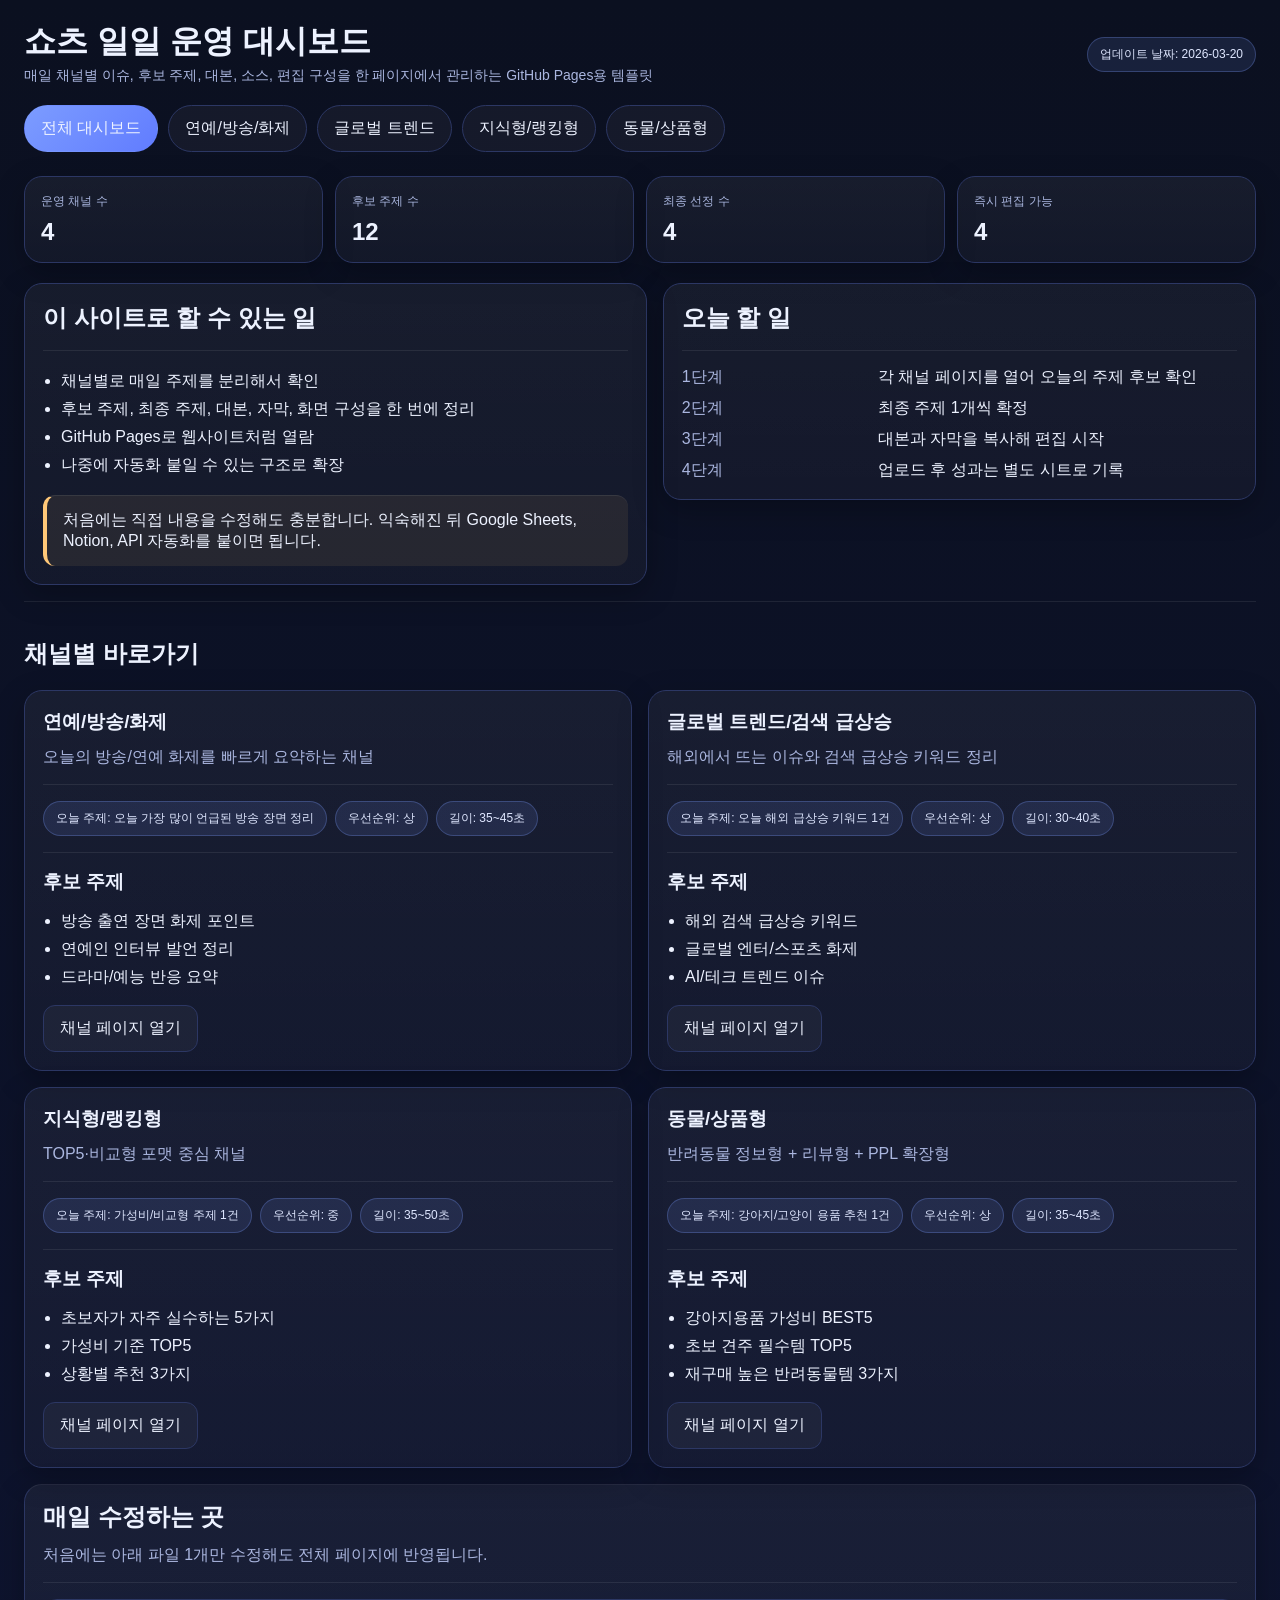
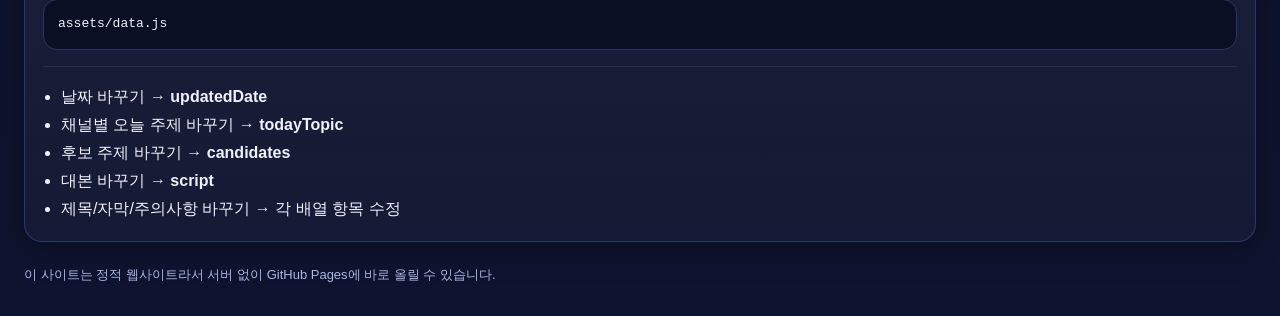
==== index.html @ 42105d3a "Add files via upload" ====
<!DOCTYPE html>
<html lang="ko">
<head>
  <meta charset="UTF-8" />
  <meta name="viewport" content="width=device-width, initial-scale=1.0" />
  <title>쇼츠 일일 운영 대시보드</title>
  <link rel="stylesheet" href="assets/styles.css" />
</head>
<body>
  <div class="wrap">
    <div class="header">
      <div class="title">
        <h1>쇼츠 일일 운영 대시보드</h1>
        <p>매일 채널별 이슈, 후보 주제, 대본, 소스, 편집 구성을 한 페이지에서 관리하는 GitHub Pages용 템플릿</p>
      </div>
      <div class="chip">업데이트 날짜: <span data-updated-date></span></div>
    </div>

    <div class="topnav">
      <a class="active" href="index.html">전체 대시보드</a>
      <a href="entertainment.html">연예/방송/화제</a>
      <a href="global.html">글로벌 트렌드</a>
      <a href="ranking.html">지식형/랭킹형</a>
      <a href="pet.html">동물/상품형</a>
    </div>

    <div class="summary" id="summaryStats"></div>

    <div class="grid-2">
      <div class="card">
        <h2>이 사이트로 할 수 있는 일</h2>
        <div class="section">
          <ul class="list">
            <li>채널별로 매일 주제를 분리해서 확인</li>
            <li>후보 주제, 최종 주제, 대본, 자막, 화면 구성을 한 번에 정리</li>
            <li>GitHub Pages로 웹사이트처럼 열람</li>
            <li>나중에 자동화 붙일 수 있는 구조로 확장</li>
          </ul>
        </div>
        <div class="section notice">
          처음에는 직접 내용을 수정해도 충분합니다. 익숙해진 뒤 Google Sheets, Notion, API 자동화를 붙이면 됩니다.
        </div>
      </div>

      <div class="card">
        <h2>오늘 할 일</h2>
        <div class="section">
          <div class="table-like">
            <div class="head">1단계</div><div>각 채널 페이지를 열어 오늘의 주제 후보 확인</div>
            <div class="head">2단계</div><div>최종 주제 1개씩 확정</div>
            <div class="head">3단계</div><div>대본과 자막을 복사해 편집 시작</div>
            <div class="head">4단계</div><div>업로드 후 성과는 별도 시트로 기록</div>
          </div>
        </div>
      </div>
    </div>

    <div class="section">
      <h2>채널별 바로가기</h2>
      <div class="channel-grid" id="channelGrid"></div>
    </div>

    <div class="section card">
      <h2>매일 수정하는 곳</h2>
      <div class="muted">처음에는 아래 파일 1개만 수정해도 전체 페이지에 반영됩니다.</div>
      <div class="section">
        <div class="code-block">assets/data.js</div>
      </div>
      <div class="section">
        <ul class="list">
          <li>날짜 바꾸기 → <strong>updatedDate</strong></li>
          <li>채널별 오늘 주제 바꾸기 → <strong>todayTopic</strong></li>
          <li>후보 주제 바꾸기 → <strong>candidates</strong></li>
          <li>대본 바꾸기 → <strong>script</strong></li>
          <li>제목/자막/주의사항 바꾸기 → 각 배열 항목 수정</li>
        </ul>
      </div>
    </div>

    <div class="footer-note">이 사이트는 정적 웹사이트라서 서버 없이 GitHub Pages에 바로 올릴 수 있습니다.</div>
  </div>

  <script src="assets/data.js"></script>
  <script src="assets/script.js"></script>
</body>
</html>
---- assets/styles.css ----
:root {
  --bg: #0b1020;
  --panel: #121933;
  --panel-2: #192243;
  --line: #2c3764;
  --text: #edf2ff;
  --muted: #aab6df;
  --accent: #7c9cff;
  --accent-2: #90f0d4;
  --warn: #ffc878;
  --danger: #ff8f8f;
  --shadow: 0 10px 30px rgba(0,0,0,.25);
  --radius: 18px;
}
* { box-sizing: border-box; }
body {
  margin: 0;
  font-family: Inter, Pretendard, -apple-system, BlinkMacSystemFont, "Segoe UI", sans-serif;
  background: linear-gradient(180deg, #0b1020 0%, #0e1430 100%);
  color: var(--text);
}
a { color: inherit; text-decoration: none; }
.wrap { max-width: 1400px; margin: 0 auto; padding: 24px; }
.header { display:flex; justify-content:space-between; gap:16px; align-items:center; margin-bottom:20px; flex-wrap:wrap; }
.title h1 { margin:0; font-size:32px; line-height:1.1; }
.title p { margin:8px 0 0; color:var(--muted); font-size:14px; }
.chip {
  padding: 8px 12px;
  border-radius: 999px;
  background: rgba(124,156,255,.12);
  border: 1px solid rgba(124,156,255,.28);
  color: #dfe7ff;
  font-size: 12px;
}
.topnav {
  display:flex; gap:10px; flex-wrap:wrap; margin:18px 0 24px;
}
.topnav a {
  padding: 12px 16px; border-radius:999px; border:1px solid var(--line);
  background: rgba(255,255,255,.04);
}
.topnav a.active, .button-primary {
  background: linear-gradient(135deg, var(--accent), #617cff);
  border-color: transparent;
}
.summary { display:grid; grid-template-columns:repeat(4, minmax(180px,1fr)); gap:12px; margin-bottom:20px; }
.stat, .card {
  background: linear-gradient(180deg, rgba(255,255,255,.05), rgba(255,255,255,.03));
  border:1px solid var(--line); border-radius: var(--radius); box-shadow: var(--shadow);
}
.stat { padding:16px; }
.stat .label { color: var(--muted); font-size:12px; }
.stat .value { margin-top:8px; font-size:24px; font-weight:700; }
.card { padding:18px; }
.grid-2 { display:grid; grid-template-columns: 1.05fr 1fr; gap:16px; align-items:start; }
.grid-3 { display:grid; grid-template-columns: repeat(3, 1fr); gap:12px; }
.channel-grid { display:grid; grid-template-columns: repeat(2, 1fr); gap:16px; }
.card h2, .card h3 { margin:0 0 12px; }
.section { margin-top:16px; padding-top:16px; border-top:1px solid rgba(255,255,255,.08); }
.muted { color: var(--muted); }
.list { margin:0; padding-left:18px; line-height:1.75; }
.kpi { display:grid; grid-template-columns: repeat(3, 1fr); gap:12px; }
.mini { background: rgba(255,255,255,.04); border:1px solid var(--line); border-radius:14px; padding:12px; }
.mini .k { color: var(--muted); font-size:12px; }
.mini .v { margin-top:6px; font-weight:700; }
.script-box {
  background: rgba(10,15,35,.7); border:1px solid var(--line); border-radius:14px; padding:14px; line-height:1.75; white-space:pre-line;
}
.badge-row { display:flex; flex-wrap:wrap; gap:8px; }
.page-actions { display:flex; gap:10px; flex-wrap:wrap; margin-top:14px; }
.button {
  display:inline-block; padding:12px 16px; border-radius:12px; border:1px solid var(--line);
  background: rgba(255,255,255,.04);
}
.notice {
  border-left:4px solid var(--warn); padding:14px 16px; background: rgba(255,200,120,.08); border-radius: 12px;
}
.code-block {
  background:#0a0f23; border:1px solid var(--line); padding:14px; border-radius:14px; overflow:auto; font-family: ui-monospace, SFMono-Regular, Menlo, monospace; font-size:13px; line-height:1.6;
}
.footer-note { color:var(--muted); margin:24px 0 8px; font-size:13px; }
.table-like { display:grid; grid-template-columns: 180px 1fr; gap:10px 16px; }
.table-like .head { color: var(--muted); }
@media (max-width: 980px) {
  .summary, .grid-2, .grid-3, .channel-grid, .kpi, .table-like { grid-template-columns: 1fr; }
}
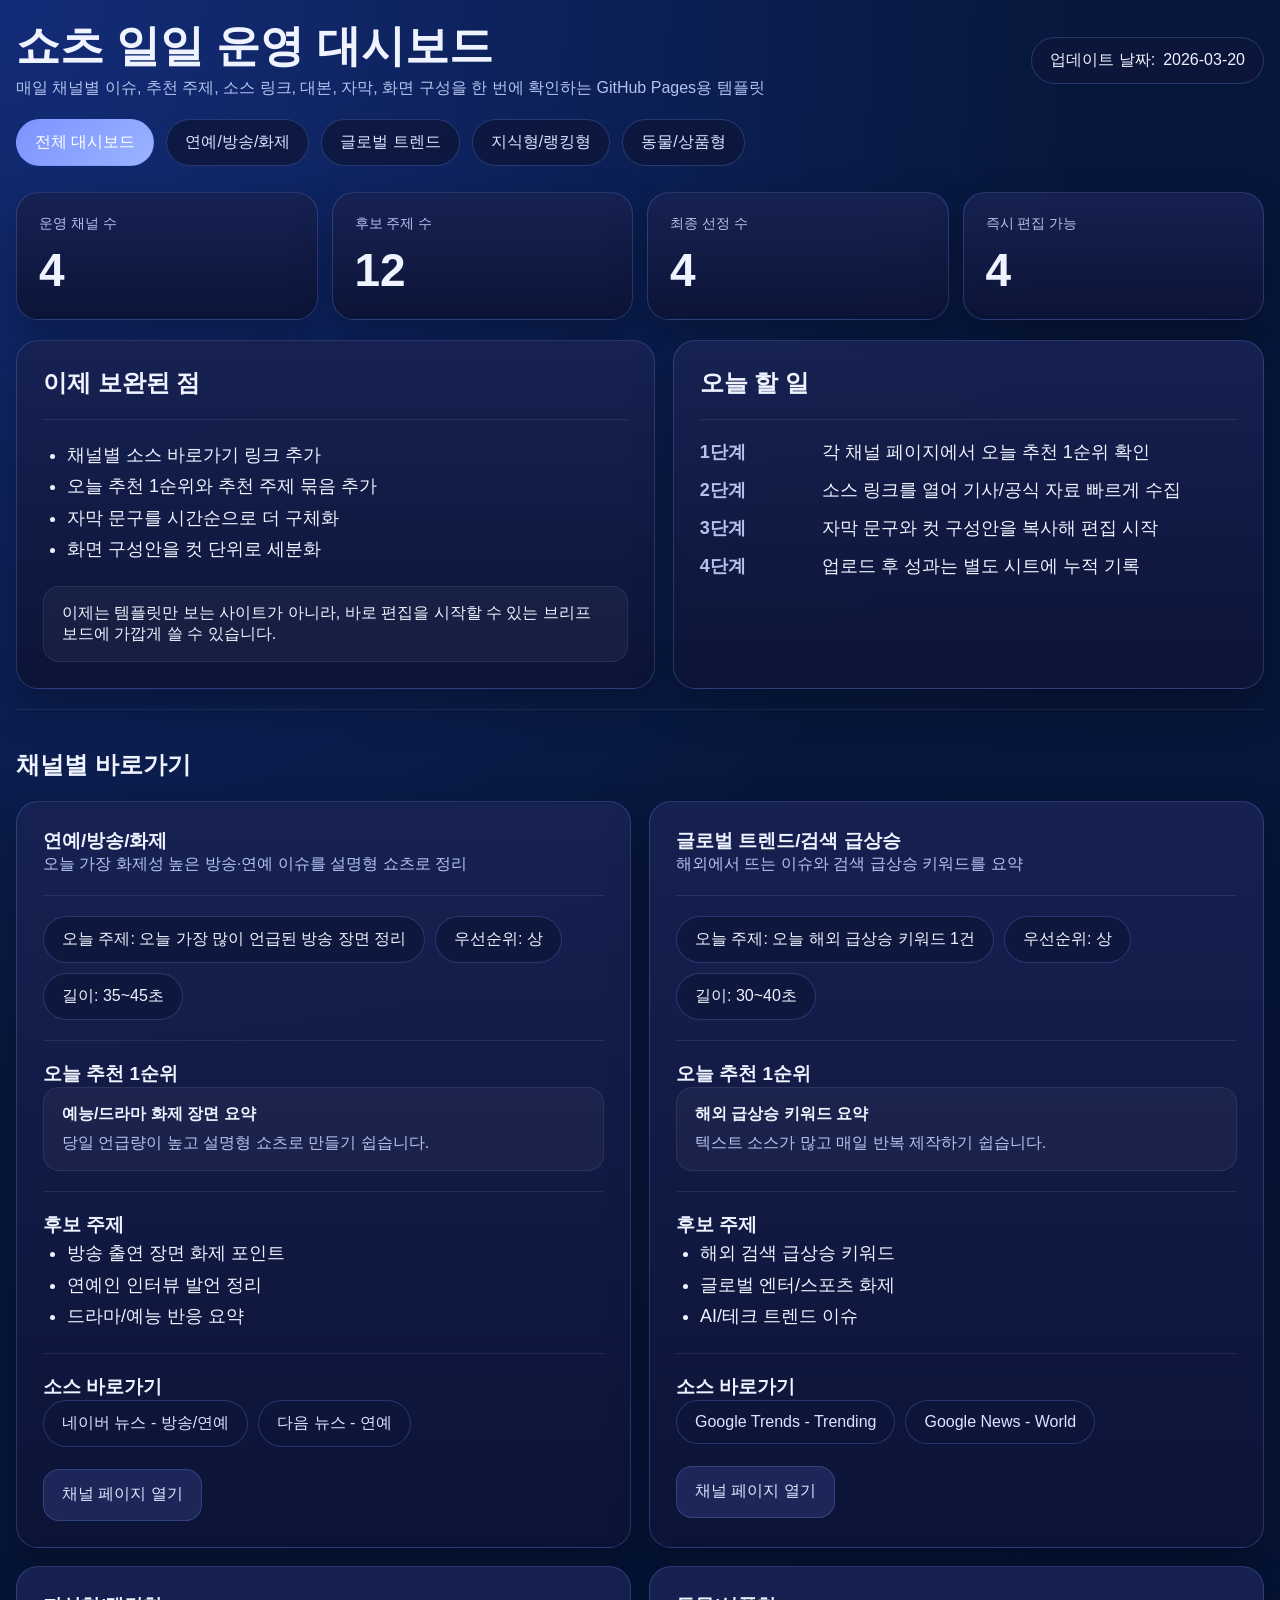
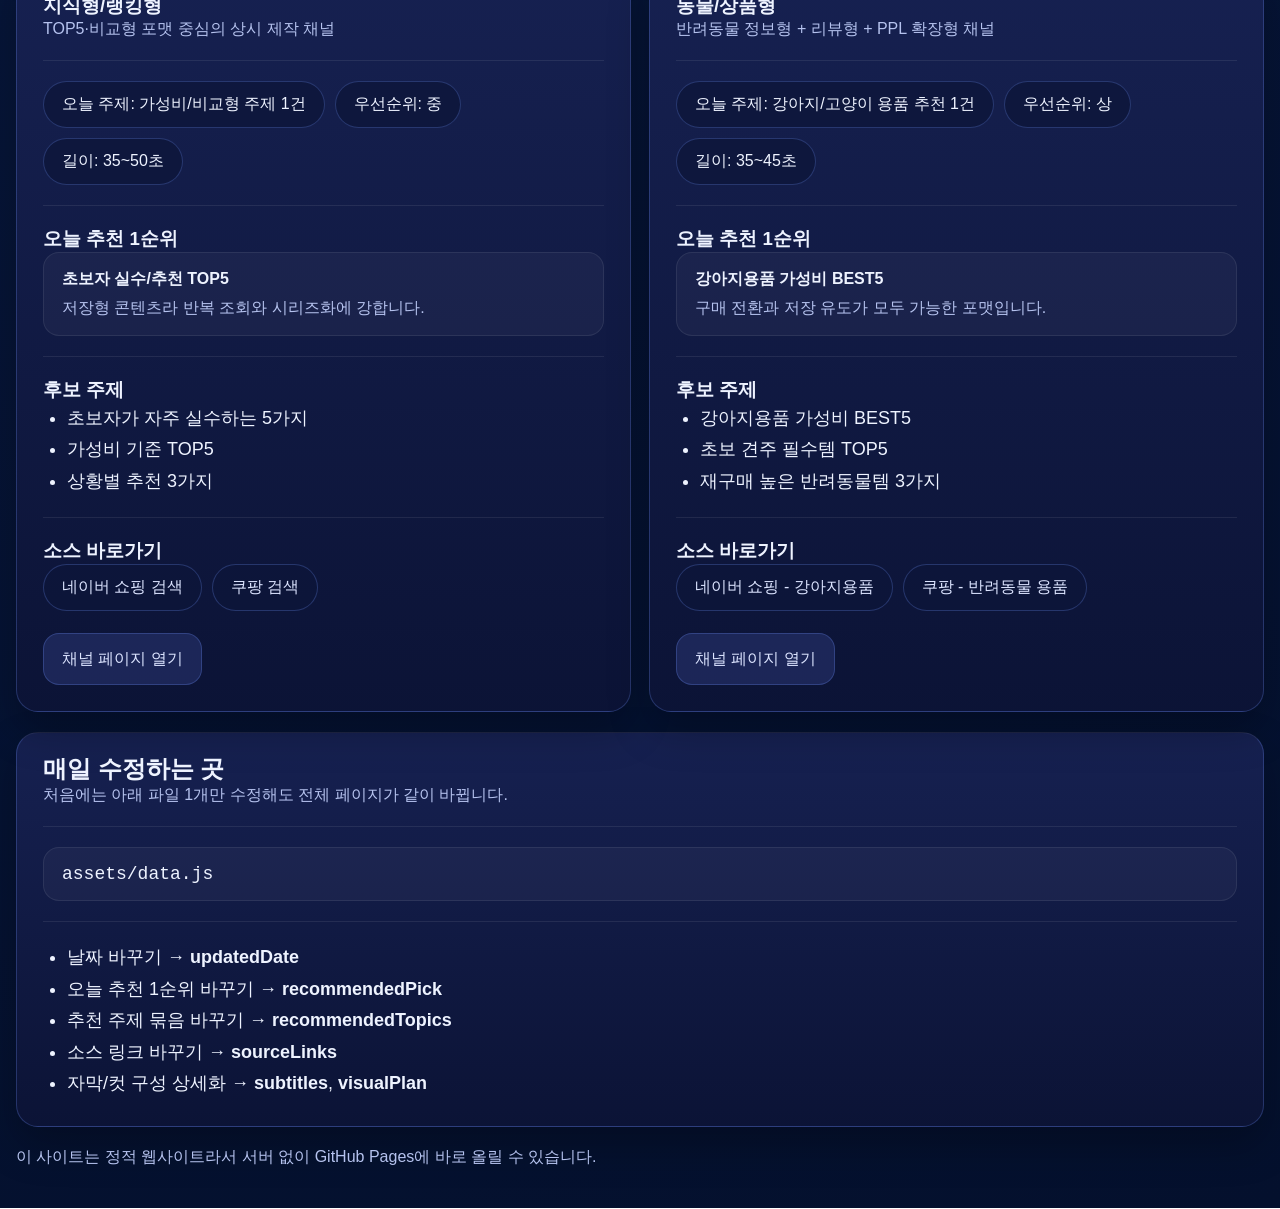
==== commit 53f93b97: "Add files via upload" ====
--- a/index.html
+++ b/index.html
@@ -11,7 +11,7 @@
     <div class="header">
       <div class="title">
         <h1>쇼츠 일일 운영 대시보드</h1>
-        <p>매일 채널별 이슈, 후보 주제, 대본, 소스, 편집 구성을 한 페이지에서 관리하는 GitHub Pages용 템플릿</p>
+        <p>매일 채널별 이슈, 추천 주제, 소스 링크, 대본, 자막, 화면 구성을 한 번에 확인하는 GitHub Pages용 템플릿</p>
       </div>
       <div class="chip">업데이트 날짜: <span data-updated-date></span></div>
     </div>
@@ -28,17 +28,17 @@
 
     <div class="grid-2">
       <div class="card">
-        <h2>이 사이트로 할 수 있는 일</h2>
+        <h2>이제 보완된 점</h2>
         <div class="section">
           <ul class="list">
-            <li>채널별로 매일 주제를 분리해서 확인</li>
-            <li>후보 주제, 최종 주제, 대본, 자막, 화면 구성을 한 번에 정리</li>
-            <li>GitHub Pages로 웹사이트처럼 열람</li>
-            <li>나중에 자동화 붙일 수 있는 구조로 확장</li>
+            <li>채널별 소스 바로가기 링크 추가</li>
+            <li>오늘 추천 1순위와 추천 주제 묶음 추가</li>
+            <li>자막 문구를 시간순으로 더 구체화</li>
+            <li>화면 구성안을 컷 단위로 세분화</li>
           </ul>
         </div>
         <div class="section notice">
-          처음에는 직접 내용을 수정해도 충분합니다. 익숙해진 뒤 Google Sheets, Notion, API 자동화를 붙이면 됩니다.
+          이제는 템플릿만 보는 사이트가 아니라, 바로 편집을 시작할 수 있는 브리프 보드에 가깝게 쓸 수 있습니다.
         </div>
       </div>
 
@@ -46,10 +46,10 @@
         <h2>오늘 할 일</h2>
         <div class="section">
           <div class="table-like">
-            <div class="head">1단계</div><div>각 채널 페이지를 열어 오늘의 주제 후보 확인</div>
-            <div class="head">2단계</div><div>최종 주제 1개씩 확정</div>
-            <div class="head">3단계</div><div>대본과 자막을 복사해 편집 시작</div>
-            <div class="head">4단계</div><div>업로드 후 성과는 별도 시트로 기록</div>
+            <div class="head">1단계</div><div>각 채널 페이지에서 오늘 추천 1순위 확인</div>
+            <div class="head">2단계</div><div>소스 링크를 열어 기사/공식 자료 빠르게 수집</div>
+            <div class="head">3단계</div><div>자막 문구와 컷 구성안을 복사해 편집 시작</div>
+            <div class="head">4단계</div><div>업로드 후 성과는 별도 시트에 누적 기록</div>
           </div>
         </div>
       </div>
@@ -62,17 +62,15 @@
 
     <div class="section card">
       <h2>매일 수정하는 곳</h2>
-      <div class="muted">처음에는 아래 파일 1개만 수정해도 전체 페이지에 반영됩니다.</div>
-      <div class="section">
-        <div class="code-block">assets/data.js</div>
-      </div>
+      <div class="muted">처음에는 아래 파일 1개만 수정해도 전체 페이지가 같이 바뀝니다.</div>
+      <div class="section"><div class="code-block">assets/data.js</div></div>
       <div class="section">
         <ul class="list">
           <li>날짜 바꾸기 → <strong>updatedDate</strong></li>
-          <li>채널별 오늘 주제 바꾸기 → <strong>todayTopic</strong></li>
-          <li>후보 주제 바꾸기 → <strong>candidates</strong></li>
-          <li>대본 바꾸기 → <strong>script</strong></li>
-          <li>제목/자막/주의사항 바꾸기 → 각 배열 항목 수정</li>
+          <li>오늘 추천 1순위 바꾸기 → <strong>recommendedPick</strong></li>
+          <li>추천 주제 묶음 바꾸기 → <strong>recommendedTopics</strong></li>
+          <li>소스 링크 바꾸기 → <strong>sourceLinks</strong></li>
+          <li>자막/컷 구성 상세화 → <strong>subtitles</strong>, <strong>visualPlan</strong></li>
         </ul>
       </div>
     </div>
--- a/assets/styles.css
+++ b/assets/styles.css
@@ -1,86 +1,191 @@
 :root {
-  --bg: #0b1020;
-  --panel: #121933;
-  --panel-2: #192243;
-  --line: #2c3764;
-  --text: #edf2ff;
-  --muted: #aab6df;
-  --accent: #7c9cff;
-  --accent-2: #90f0d4;
-  --warn: #ffc878;
-  --danger: #ff8f8f;
-  --shadow: 0 10px 30px rgba(0,0,0,.25);
-  --radius: 18px;
+  --bg: #061134;
+  --bg-2: #091943;
+  --panel: rgba(17, 27, 67, 0.94);
+  --panel-2: rgba(10, 18, 50, 0.96);
+  --line: rgba(111, 146, 255, 0.26);
+  --text: #eef3ff;
+  --muted: #b5c2ee;
+  --accent: #7b93ff;
+  --accent-2: #9cb4ff;
+  --shadow: 0 18px 40px rgba(0, 0, 0, 0.25);
+  --radius: 22px;
 }
 * { box-sizing: border-box; }
 body {
   margin: 0;
-  font-family: Inter, Pretendard, -apple-system, BlinkMacSystemFont, "Segoe UI", sans-serif;
-  background: linear-gradient(180deg, #0b1020 0%, #0e1430 100%);
+  font-family: Pretendard, Inter, -apple-system, BlinkMacSystemFont, "Segoe UI", sans-serif;
   color: var(--text);
+  background: radial-gradient(circle at top left, #132c78 0%, #07173c 35%, #04102d 100%);
 }
-a { color: inherit; text-decoration: none; }
-.wrap { max-width: 1400px; margin: 0 auto; padding: 24px; }
-.header { display:flex; justify-content:space-between; gap:16px; align-items:center; margin-bottom:20px; flex-wrap:wrap; }
-.title h1 { margin:0; font-size:32px; line-height:1.1; }
-.title p { margin:8px 0 0; color:var(--muted); font-size:14px; }
-.chip {
-  padding: 8px 12px;
+a { color: #dce4ff; text-decoration: none; }
+a:hover { opacity: 0.95; }
+.wrap {
+  width: min(1400px, calc(100% - 32px));
+  margin: 0 auto;
+  padding: 22px 0 40px;
+}
+.header {
+  display: flex;
+  justify-content: space-between;
+  gap: 16px;
+  align-items: center;
+  flex-wrap: wrap;
+  margin-bottom: 20px;
+}
+.title h1 { margin: 0; font-size: 44px; line-height: 1.08; }
+.title p { margin: 8px 0 0; color: var(--muted); }
+.topnav {
+  display: flex;
+  flex-wrap: wrap;
+  gap: 12px;
+  margin: 14px 0 26px;
+}
+.topnav a, .chip, .link-chip {
+  border: 1px solid var(--line);
+  background: rgba(14, 23, 58, 0.78);
+  padding: 12px 18px;
   border-radius: 999px;
-  background: rgba(124,156,255,.12);
-  border: 1px solid rgba(124,156,255,.28);
-  color: #dfe7ff;
-  font-size: 12px;
+  display: inline-flex;
+  align-items: center;
+  gap: 8px;
 }
-.topnav {
-  display:flex; gap:10px; flex-wrap:wrap; margin:18px 0 24px;
+.topnav a.active {
+  background: linear-gradient(135deg, var(--accent), var(--accent-2));
+  color: white;
 }
-.topnav a {
-  padding: 12px 16px; border-radius:999px; border:1px solid var(--line);
-  background: rgba(255,255,255,.04);
+.summary {
+  display: grid;
+  grid-template-columns: repeat(4, minmax(180px, 1fr));
+  gap: 14px;
+  margin-bottom: 20px;
 }
-.topnav a.active, .button-primary {
-  background: linear-gradient(135deg, var(--accent), #617cff);
-  border-color: transparent;
+.stat, .card, .panel-box {
+  background: linear-gradient(180deg, rgba(23, 34, 82, 0.96), rgba(12, 20, 54, 0.96));
+  border: 1px solid var(--line);
+  box-shadow: var(--shadow);
+  border-radius: var(--radius);
 }
-.summary { display:grid; grid-template-columns:repeat(4, minmax(180px,1fr)); gap:12px; margin-bottom:20px; }
-.stat, .card {
-  background: linear-gradient(180deg, rgba(255,255,255,.05), rgba(255,255,255,.03));
-  border:1px solid var(--line); border-radius: var(--radius); box-shadow: var(--shadow);
+.stat { padding: 22px; }
+.stat .label { color: var(--muted); font-size: 14px; }
+.stat .value { margin-top: 10px; font-size: 46px; font-weight: 800; }
+.grid-2 {
+  display: grid;
+  grid-template-columns: 1.08fr 1fr;
+  gap: 18px;
 }
-.stat { padding:16px; }
-.stat .label { color: var(--muted); font-size:12px; }
-.stat .value { margin-top:8px; font-size:24px; font-weight:700; }
-.card { padding:18px; }
-.grid-2 { display:grid; grid-template-columns: 1.05fr 1fr; gap:16px; align-items:start; }
-.grid-3 { display:grid; grid-template-columns: repeat(3, 1fr); gap:12px; }
-.channel-grid { display:grid; grid-template-columns: repeat(2, 1fr); gap:16px; }
-.card h2, .card h3 { margin:0 0 12px; }
-.section { margin-top:16px; padding-top:16px; border-top:1px solid rgba(255,255,255,.08); }
+.channel-grid {
+  display: grid;
+  grid-template-columns: 1fr 1fr;
+  gap: 18px;
+}
+.card {
+  padding: 26px;
+}
+.card h2, .card h3 { margin: 0; }
 .muted { color: var(--muted); }
-.list { margin:0; padding-left:18px; line-height:1.75; }
-.kpi { display:grid; grid-template-columns: repeat(3, 1fr); gap:12px; }
-.mini { background: rgba(255,255,255,.04); border:1px solid var(--line); border-radius:14px; padding:12px; }
-.mini .k { color: var(--muted); font-size:12px; }
-.mini .v { margin-top:6px; font-weight:700; }
-.script-box {
-  background: rgba(10,15,35,.7); border:1px solid var(--line); border-radius:14px; padding:14px; line-height:1.75; white-space:pre-line;
+.small-gap { margin-top: 8px; }
+.section {
+  margin-top: 20px;
+  padding-top: 20px;
+  border-top: 1px solid rgba(255, 255, 255, 0.08);
 }
-.badge-row { display:flex; flex-wrap:wrap; gap:8px; }
-.page-actions { display:flex; gap:10px; flex-wrap:wrap; margin-top:14px; }
-.button {
-  display:inline-block; padding:12px 16px; border-radius:12px; border:1px solid var(--line);
-  background: rgba(255,255,255,.04);
+.list {
+  margin: 0;
+  padding-left: 24px;
+  line-height: 1.75;
+  font-size: 18px;
 }
-.notice {
-  border-left:4px solid var(--warn); padding:14px 16px; background: rgba(255,200,120,.08); border-radius: 12px;
+.badge-row, .link-list {
+  display: flex;
+  flex-wrap: wrap;
+  gap: 10px;
+}
+.notice, .highlight-box, .code-block, .source-item, .topic-card {
+  background: rgba(255,255,255,0.04);
+  border: 1px solid rgba(255,255,255,0.08);
+  border-radius: 16px;
+  padding: 16px 18px;
 }
 .code-block {
-  background:#0a0f23; border:1px solid var(--line); padding:14px; border-radius:14px; overflow:auto; font-family: ui-monospace, SFMono-Regular, Menlo, monospace; font-size:13px; line-height:1.6;
+  font-family: ui-monospace, SFMono-Regular, Menlo, Consolas, monospace;
+  font-size: 18px;
 }
-.footer-note { color:var(--muted); margin:24px 0 8px; font-size:13px; }
-.table-like { display:grid; grid-template-columns: 180px 1fr; gap:10px 16px; }
-.table-like .head { color: var(--muted); }
-@media (max-width: 980px) {
-  .summary, .grid-2, .grid-3, .channel-grid, .kpi, .table-like { grid-template-columns: 1fr; }
+.button {
+  display: inline-flex;
+  align-items: center;
+  justify-content: center;
+  min-height: 52px;
+  padding: 12px 18px;
+  border-radius: 16px;
+  border: 1px solid var(--line);
 }
+.button-primary {
+  background: rgba(113, 140, 255, 0.16);
+}
+.page-actions { margin-top: 22px; }
+.footer-note { color: var(--muted); margin-top: 20px; }
+.table-like {
+  display: grid;
+  grid-template-columns: 110px 1fr;
+  row-gap: 14px;
+  column-gap: 12px;
+  font-size: 18px;
+}
+.table-like .head { color: var(--muted); font-weight: 700; }
+.page-grid {
+  display: grid;
+  grid-template-columns: 1.05fr 0.95fr;
+  gap: 18px;
+}
+.script-box {
+  background: rgba(5, 10, 32, 0.72);
+  border: 1px solid var(--line);
+  border-radius: 18px;
+  padding: 18px;
+  font-size: 18px;
+  line-height: 1.85;
+  white-space: pre-line;
+}
+.kpi-grid {
+  display: grid;
+  grid-template-columns: repeat(3, 1fr);
+  gap: 14px;
+}
+.kpi {
+  background: rgba(255,255,255,0.04);
+  border: 1px solid rgba(255,255,255,0.08);
+  border-radius: 18px;
+  padding: 16px;
+}
+.kpi .k { color: var(--muted); font-size: 14px; }
+.kpi .v { margin-top: 10px; font-size: 20px; font-weight: 800; }
+.two-col {
+  display: grid;
+  grid-template-columns: 1fr 1fr;
+  gap: 14px;
+}
+.source-stack, .topic-stack {
+  display: grid;
+  gap: 12px;
+}
+.source-item a { font-weight: 700; }
+.topic-card { line-height: 1.65; }
+.topic-label {
+  display: inline-block;
+  min-width: 70px;
+  color: var(--muted);
+  font-weight: 700;
+}
+.recommended-box {
+  background: linear-gradient(135deg, rgba(122,146,255,0.18), rgba(255,255,255,0.04));
+  border: 1px solid rgba(144,170,255,0.35);
+  border-radius: 18px;
+  padding: 18px;
+}
+@media (max-width: 1080px) {
+  .summary, .channel-grid, .grid-2, .page-grid, .two-col, .kpi-grid {
+    grid-template-columns: 1fr;
+  }
+  .title h1 { font-size: 34px; }
+}
